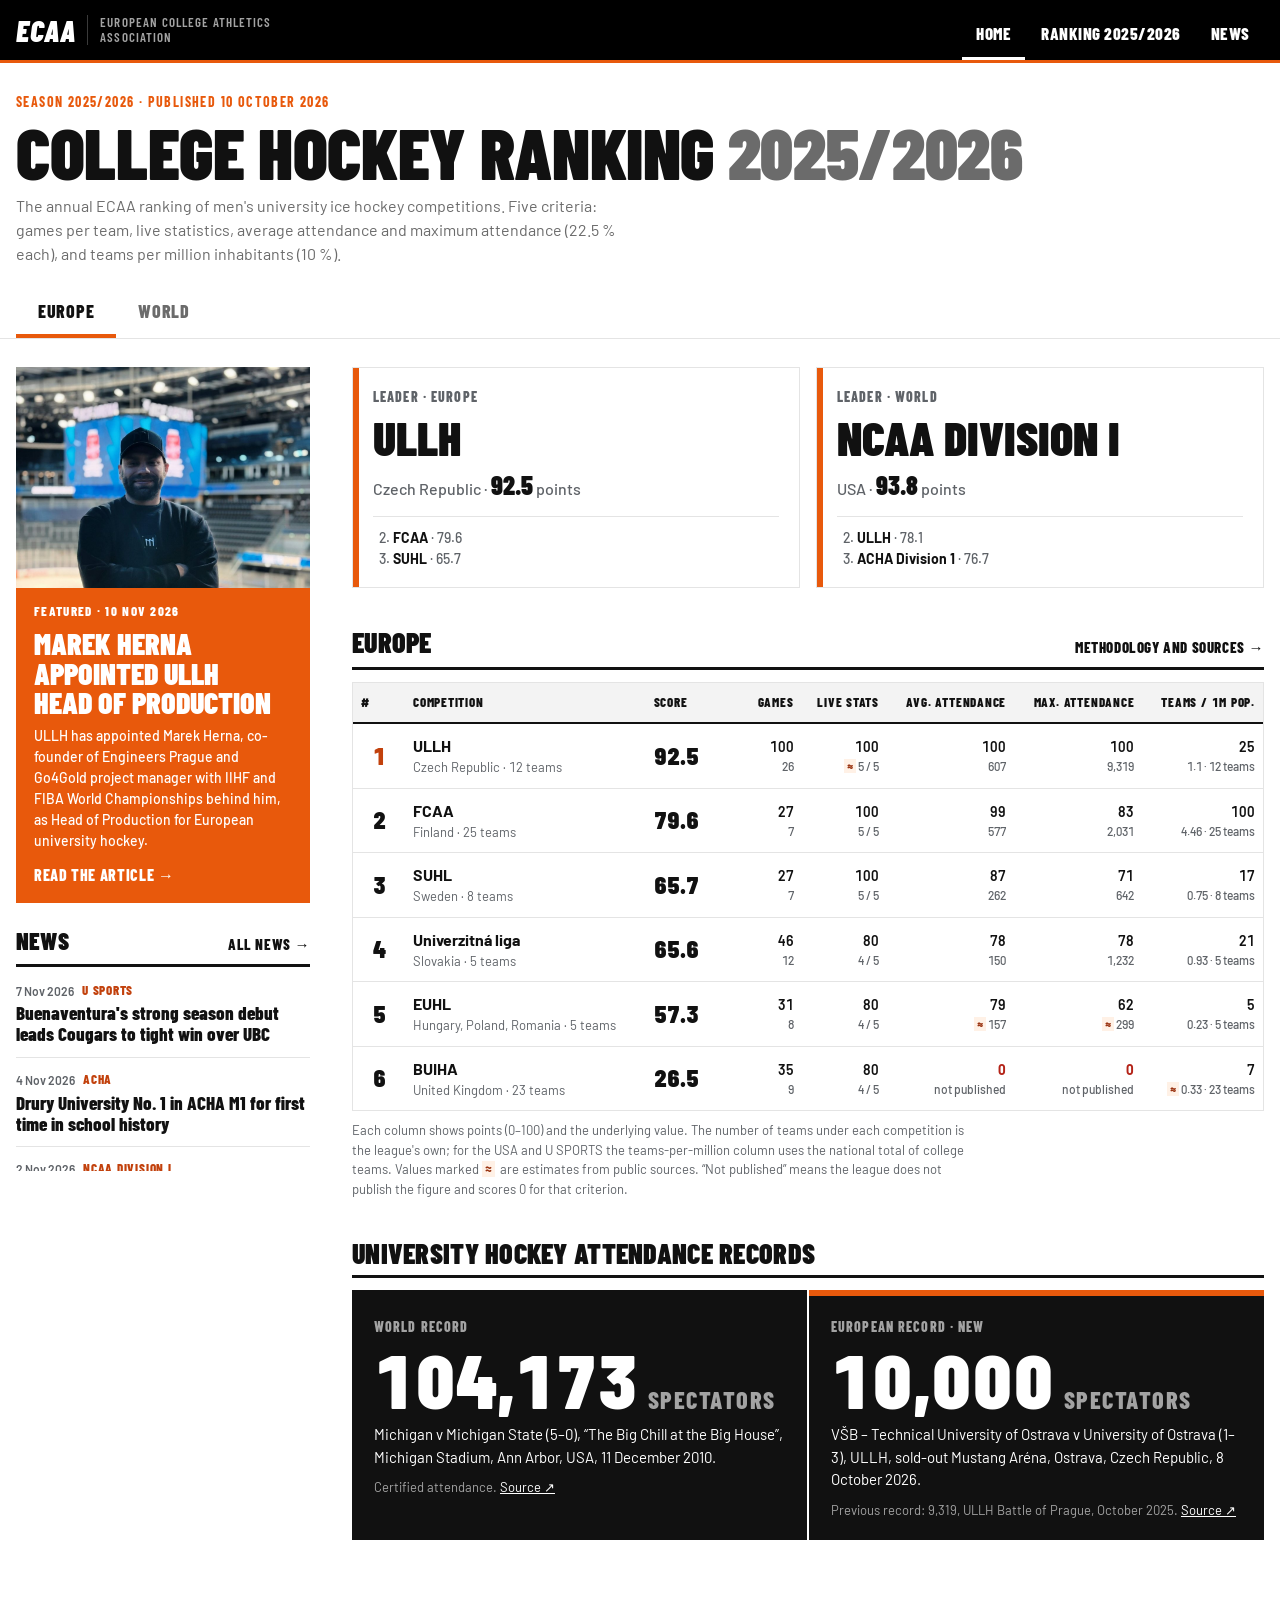
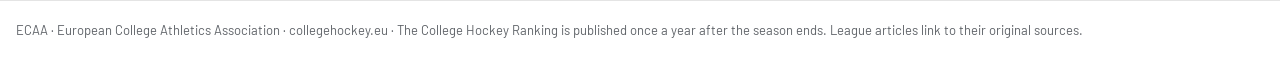
==== index.html @ a3e4ba49 "Herna article: career and projects from his portfolio Co-Authored-By: Claude Opus 5.5 <noreply@anthr" ====
<!doctype html>
<html lang="en">
<head>
<meta charset="utf-8">
<meta name="viewport" content="width=device-width, initial-scale=1, viewport-fit=cover">
<title>ECAA – College Hockey Ranking 2025/2026</title>
<meta name="description" content="European College Athletics Association. The annual ranking of men's university ice hockey competitions in Europe and the world, attendance records and league news.">
<meta property="og:title" content="ECAA – College Hockey Ranking 2025/2026">
<meta property="og:description" content="European College Athletics Association. The annual ranking of men's university ice hockey competitions in Europe and the world, attendance records and league news.">
<meta property="og:type" content="website">
<meta property="og:site_name" content="ECAA – European College Athletics Association">
<link rel="preconnect" href="https://fonts.googleapis.com">
<link rel="preconnect" href="https://fonts.gstatic.com" crossorigin>
<link rel="stylesheet" href="https://fonts.googleapis.com/css2?family=Barlow+Condensed:wght@500;600;700;800;900&family=Barlow:wght@400;500;600;700&display=swap">
<link rel="stylesheet" href="assets/styles.css?v=20261110j">
</head>
<body>
<div class="sitebar">
  <div class="wrap topbar">
      <a class="brand" href="./"><b>ECAA</b><span>European College Athletics Association</span></a>
      <nav class="main" aria-label="Main"><a href="./" aria-current="page">Home</a><a href="ranking/2025-2026/">Ranking 2025/2026</a><a href="news/">News</a></nav>
    </div>
</div>
<header class="board">
  <div class="wrap">
    <div class="hero">
      <div class="eyebrow">Season 2025/2026 · Published 10 October 2026</div>
      <h1>College Hockey Ranking <span class="season">2025/2026</span></h1>
      <p class="lede">The annual ECAA ranking of men's university ice hockey competitions. Five criteria: games per team, live statistics, average attendance and maximum attendance (22.5 % each), and teams per million inhabitants (10 %).</p>
      <div class="tabs" role="tablist">
        <button class="tab" role="tab" id="tab-eu" aria-selected="true" data-cat="eu">Europe</button>
        <button class="tab" role="tab" id="tab-world" aria-selected="false" data-cat="world">World</button>
      </div>
    </div>
  </div>
</header>

<div class="wrap layout">
  <main class="primary">
    <section aria-label="Leaders">
      <div class="leaders">
      <div class="leader" id="leaderEu"><div class="wl">Leader · Europe</div><div class="wn"></div><div class="ws"></div><ol start="2"></ol></div>
      <div class="leader" id="leaderWorld"><div class="wl">Leader · World</div><div class="wn"></div><div class="ws"></div><ol start="2"></ol></div>
    </div>
  </section>

    <section>
      <div class="sec-head"><h2 id="rankTitle">Europe</h2><a class="more" href="ranking/2025-2026/">Methodology and sources →</a></div>
      <div class="scroll"><table id="rankTable" aria-describedby="rankTitle"></table></div>
      <p class="foot">Each column shows points (0–100) and the underlying value. The number of teams under each competition is the league's own; for the USA and U SPORTS the teams-per-million column uses the national total of college teams. Values marked <span class="est">≈</span> are estimates from public sources. “Not published” means the league does not publish the figure and scores 0 for that criterion.</p>
    </section>

    <section aria-labelledby="recTitle">
    <div class="sec-head"><h2 id="recTitle">University hockey attendance records</h2></div>
    <div class="records">
      <div class="record world">
        <div class="wl">World record</div>
        <div class="num">104,173<small>spectators</small></div>
        <p>Michigan v Michigan State (5–0), “The Big Chill at the Big House”, Michigan Stadium, Ann Arbor, USA, 11 December 2010.</p>
        <p class="src">Certified attendance. <a href="https://en.wikipedia.org/wiki/The_Big_Chill_at_the_Big_House" target="_blank" rel="noopener">Source ↗</a></p>
      </div>
      <div class="record">
        <div class="wl">European record · new</div>
        <div class="num">10,000<small>spectators</small></div>
        <p>VŠB – Technical University of Ostrava v University of Ostrava (1–3), ULLH, sold-out Mustang Aréna, Ostrava, Czech Republic, 8 October 2026.</p>
        <p class="src">Previous record: 9,319, ULLH Battle of Prague, October 2025. <a href="https://www.univerzitnihokej.cz/clanek/1727-rekordnich-10-tisic-divaku-videlo-triumf-ostravske-univerzity" target="_blank" rel="noopener">Source ↗</a></p>
      </div>
    </div>
  </section>
  </main>

  <aside class="sidebar" aria-labelledby="newsTitle">
    <div id="featured"></div>
    <div class="sec-head"><h2 id="newsTitle">News</h2><a class="more" href="news/">All news →</a></div>
    <ol id="feed" class="newslist" data-mode="list" data-limit="25" data-base=""></ol>
  </aside>
</div>
<footer class="wrap">ECAA · European College Athletics Association · collegehockey.eu · The College Hockey Ranking is published once a year after the season ends. League articles link to their original sources.</footer>

<script src="data/ranking-2025-2026.js?v=20261110j"></script>
<script src="data/news.js?v=20261110j"></script>
<script src="assets/ranking.js?v=20261110j"></script>
<script src="assets/news.js?v=20261110j"></script>
</body>
</html>
---- assets/styles.css ----
/* White site (light only, by choice). Layout: pro-league sports site — black top bar, white title band and page, standings-style tables, sharp edges.
   ECAA identity: black, white and one accent (orange). */
:root{
  --page:#ffffff; --surface:#ffffff; --ink:#111111; --muted:#5f6368; --line:#e4e4e4; --line-strong:#111111;
  --bar:#000000; --bar-ink:#ffffff; --band:#ffffff; --band-ink:#111111; --band-muted:#6b6b6b;
  --tile:#111111; --tile-ink:#ffffff; --tile-muted:#a3a3a3; --brand-muted:#a3a3a3;
  --head:#f3f3f3; --accent:#e8590c; --accent-ink:#ffffff; --accent-text:#c2410c;
  --orange:#e8590c; --orange-ink:#ffffff;
  --gold:#b8860b; --silver:#7c8590; --bronze:#9a5b2c; --miss:#b42318;
  --est-bg:#fff1e6; --est-ink:#9a3412;
  --f-display:"Barlow Condensed","Arial Narrow",Arial,sans-serif;
  --f-body:"Barlow","Helvetica Neue",Arial,sans-serif;
  color-scheme:light;
}

*{box-sizing:border-box}
html{-webkit-text-size-adjust:100%}
body{margin:0;background:var(--page);color:var(--ink);font-family:var(--f-body);font-size:16px;line-height:1.5}
img{max-width:100%}
[hidden]{display:none!important}
a{color:var(--accent-text)}
.wrap{max-width:1280px;margin:0 auto;padding-inline:16px}
a:focus-visible,.tab:focus-visible,button:focus-visible,summary:focus-visible{outline:3px solid var(--accent);outline-offset:2px}

/* Top bar */
.sitebar{background:var(--bar);color:var(--bar-ink);position:sticky;top:env(safe-area-inset-top,0px);z-index:10;border-bottom:3px solid var(--accent)}
.topbar{display:flex;justify-content:space-between;align-items:center;gap:8px 24px;flex-wrap:wrap;min-height:60px;padding-block:8px}
.brand{color:var(--bar-ink);text-decoration:none;display:flex;align-items:center;gap:12px}
.brand b{font-family:var(--f-display);font-weight:900;font-size:30px;letter-spacing:.02em;line-height:1;font-style:italic}
.brand span{font-family:var(--f-display);font-weight:600;font-size:13px;letter-spacing:.08em;text-transform:uppercase;color:var(--brand-muted);border-left:1px solid #3a3a3a;padding-left:12px;line-height:1.15;max-width:200px}
nav.main{display:flex;gap:2px;flex-wrap:wrap}
nav.main a{color:var(--bar-ink);text-decoration:none;font-family:var(--f-display);font-weight:800;font-size:17px;text-transform:uppercase;letter-spacing:.03em;padding:10px 14px;border-bottom:3px solid transparent;margin-bottom:-11px}
nav.main a:hover{color:var(--accent)}
nav.main a[aria-current="page"]{border-bottom-color:var(--bar-ink)}

/* Title band */
header.board{background:var(--band);color:var(--band-ink);border-bottom:1px solid var(--line)}
.hero{padding-block:28px 0}
.eyebrow{font-family:var(--f-display);font-weight:700;font-size:14px;letter-spacing:.1em;text-transform:uppercase;color:var(--accent)}
h1{font-family:var(--f-display);font-weight:900;font-size:clamp(38px,6.5vw,72px);line-height:.92;margin:6px 0 10px;text-transform:uppercase;letter-spacing:-.005em;text-wrap:balance}
h1 .season{color:var(--band-muted)}
.lede{max-width:70ch;color:var(--band-muted);margin:0 0 22px;font-size:16px}
.hero > .lede:last-child{margin-bottom:28px}
.tabs{display:flex;gap:0;flex-wrap:wrap;margin-top:4px}
.tab{font-family:var(--f-display);font-weight:800;font-size:18px;text-transform:uppercase;letter-spacing:.04em;background:transparent;color:var(--band-muted);border:0;padding:12px 22px;cursor:pointer;border-bottom:4px solid transparent}
.tab:hover{color:var(--band-ink)}
.tab[aria-selected="true"]{color:var(--band-ink);border-bottom-color:var(--accent)}

main{padding-block:28px 60px;display:grid;gap:40px}
main > *{min-width:0}
h2{font-family:var(--f-display);font-weight:900;font-size:28px;text-transform:uppercase;margin:0 0 12px;letter-spacing:.01em;line-height:1}
.sec-head{display:flex;justify-content:space-between;align-items:baseline;gap:12px;flex-wrap:wrap;margin-bottom:12px;border-bottom:3px solid var(--line-strong);padding-bottom:8px}
.sec-head h2{margin:0}
.more{font-family:var(--f-display);font-weight:800;text-transform:uppercase;letter-spacing:.04em;font-size:15px;text-decoration:none;color:var(--ink)}
.more:hover{color:var(--accent-text)}

/* Leaders (stat-leader tiles) */
.leaders{display:grid;grid-template-columns:repeat(auto-fit,minmax(260px,1fr));gap:16px}
.leader{background:var(--surface);border:1px solid var(--line);padding:18px 20px;min-width:0;position:relative}
.leader::before{content:"";position:absolute;left:0;top:0;bottom:0;width:6px;background:var(--accent)}
.leader .wl{font-family:var(--f-display);font-weight:800;font-size:14px;letter-spacing:.08em;text-transform:uppercase;color:var(--muted)}
.leader .wn{font-family:var(--f-display);font-weight:900;font-size:clamp(34px,5vw,48px);text-transform:uppercase;line-height:1;margin-top:6px}
.leader .ws{color:var(--muted);margin-top:4px;font-weight:500}
.leader .ws b{font-family:var(--f-display);font-weight:900;font-size:26px;color:var(--ink)}
.leader ol{margin:12px 0 0;padding:10px 0 0 20px;border-top:1px solid var(--line);color:var(--muted);font-size:14px;font-weight:500}
.leader ol b{color:var(--ink);font-weight:700}

/* Records */
.records{display:grid;grid-template-columns:repeat(auto-fit,minmax(280px,1fr));gap:2px}
.record{background:var(--tile);color:var(--tile-ink);padding:20px 22px;min-width:0;border-top:6px solid var(--accent)}
.record.world{border-top-color:var(--tile)}
.record .wl{font-family:var(--f-display);font-weight:800;font-size:14px;letter-spacing:.08em;text-transform:uppercase;color:var(--tile-muted)}
.record .num{display:flex;flex-wrap:wrap;align-items:baseline;gap:0 10px;font-family:var(--f-display);font-weight:900;font-size:clamp(52px,8vw,76px);line-height:.95;margin:6px 0 8px;font-variant-numeric:tabular-nums}
.record .num small{font-size:.32em;font-weight:800;letter-spacing:.06em;text-transform:uppercase;color:var(--tile-muted)}
.record p{margin:0;font-size:15px}
.record .src{font-size:13px;color:var(--tile-muted);margin-top:10px}
.record .src a{color:var(--tile-ink)}

/* Standings table */
.scroll{overflow-x:auto;background:var(--surface);border:1px solid var(--line)}
table{border-collapse:collapse;width:100%;font-variant-numeric:tabular-nums}
th,td{padding:11px 12px;text-align:left;border-bottom:1px solid var(--line);vertical-align:middle;white-space:nowrap}
thead th{background:var(--head);font-family:var(--f-display);font-size:13px;letter-spacing:.06em;text-transform:uppercase;color:var(--ink);font-weight:800;border-bottom:2px solid var(--line-strong)}
tbody tr:hover{background:var(--head)}
tr:last-child td{border-bottom:0}
.rank{font-family:var(--f-display);font-weight:900;font-size:24px;width:52px;text-align:center}
.r1,.r2,.r3{color:var(--ink)}
tbody tr:first-child .rank{color:var(--accent-text)}
.lg{font-weight:700;font-size:16px}
.ct{color:var(--muted);font-size:13px}
.total{min-width:90px}
.tot-row{display:flex;align-items:center;gap:10px}
.tot-num{font-family:var(--f-display);font-weight:900;font-size:24px;min-width:48px}
.bar{display:none}
.sub{font-size:14px;text-align:right;font-weight:600}
.sub small{display:block;color:var(--muted);font-size:12px;font-weight:500}
.est{color:var(--est-ink);background:var(--est-bg);padding:0 3px;margin-right:2px;font-weight:700}
.miss{color:var(--miss);font-weight:700}
.foot{color:var(--muted);font-size:13px;margin:10px 0 0;max-width:90ch}

/* Methodology */
.method{display:grid;grid-template-columns:repeat(auto-fit,minmax(260px,1fr));gap:24px}
.method > div{min-width:0}
.method p{max-width:65ch;margin-top:0}
.crit{list-style:none;padding:0;margin:0;display:grid}
.crit li{display:flex;justify-content:space-between;gap:12px;border-bottom:1px solid var(--line);padding:8px 0;font-weight:600}
.crit b{font-family:var(--f-display);font-weight:900;font-size:18px}
.scale{list-style:none;padding:0;margin:0;display:grid;gap:6px}
.scale li{display:grid;grid-template-columns:28px 1fr;gap:8px}
.scale span{font-family:var(--f-display);font-weight:900;font-size:20px;color:var(--accent-text)}
.srcs{display:grid;grid-template-columns:repeat(auto-fit,minmax(320px,1fr));gap:2px;background:var(--line);border:1px solid var(--line)}
details.src{background:var(--surface);padding:12px 14px;min-width:0}
details.src summary{cursor:pointer;font-family:var(--f-display);font-weight:800;font-size:18px;text-transform:uppercase}
details.src summary span{color:var(--muted);font-family:var(--f-body);font-weight:500;font-size:13px;text-transform:none}
details.src p{font-size:14px;margin:8px 0;overflow-wrap:anywhere}
details.src ul{font-size:13px;margin:6px 0 0;padding-left:18px;overflow-wrap:anywhere}

/* News cards (news page) */
.chips{display:flex;gap:6px;flex-wrap:wrap;margin-bottom:18px}
.chip{font-family:var(--f-display);font-size:15px;font-weight:800;text-transform:uppercase;letter-spacing:.03em;border:2px solid var(--line-strong);background:var(--surface);color:var(--ink);padding:4px 12px;cursor:pointer}
.chip[aria-pressed="true"]{background:var(--line-strong);color:var(--surface)}
.feed{display:grid;grid-template-columns:repeat(auto-fill,minmax(300px,1fr));gap:2px;background:var(--line);border:1px solid var(--line)}
.item{background:var(--surface);padding:16px 18px;display:flex;flex-direction:column;gap:6px;min-width:0}
.item.ecaa{box-shadow:inset 0 0 0 3px var(--orange)}
.meta{display:flex;gap:8px;align-items:center;flex-wrap:wrap;font-size:12px;color:var(--muted);font-weight:600}
.tag{font-family:var(--f-display);font-weight:800;font-size:13px;letter-spacing:.06em;text-transform:uppercase;color:var(--accent-text)}
.item.ecaa .tag{background:var(--orange);color:var(--orange-ink);padding:0 6px}
.item h3{font-family:var(--f-display);font-weight:800;font-size:21px;line-height:1.1;margin:0;text-wrap:balance}
.item h3 a{color:var(--ink);text-decoration:none}
.item h3 a:hover{text-decoration:underline}
.item .orig{font-size:13px;color:var(--muted);font-style:italic;margin:0;overflow-wrap:anywhere}
.item p{margin:0;font-size:14px}
.item .srcname{font-size:12px;color:var(--muted);margin-top:auto;font-weight:600;text-transform:uppercase;letter-spacing:.04em}
.month{font-family:var(--f-display);font-weight:900;font-size:26px;text-transform:uppercase;margin:30px 0 10px;border-bottom:3px solid var(--line-strong);padding-bottom:6px}
.month:first-of-type{margin-top:0}
.empty{color:var(--muted)}

/* Home layout: news sidebar left, ranking main */
.layout{display:grid;grid-template-columns:300px minmax(0,1fr);grid-template-areas:"side main";gap:36px;padding-block:28px 60px}
.layout > main{grid-area:main;padding-block:0;align-content:start}
.layout > .sidebar{grid-area:side;min-width:0;align-self:start;position:sticky;top:80px;max-height:calc(100vh - 96px);overflow-y:auto;padding-right:6px}
.layout th,.layout td{padding:10px 8px}
.sidebar h2{font-size:24px}
.featured{display:grid;gap:8px;background:var(--orange);color:var(--orange-ink);text-decoration:none;padding:18px 18px 16px;margin-bottom:26px}
.featured .fimg{display:block;width:calc(100% + 36px);margin:-18px -18px 6px;aspect-ratio:4/3;object-fit:cover;object-position:50% 30%;max-width:none}
.featured .fph{display:grid;place-items:center;background:#111;color:var(--orange);font-family:var(--f-display);font-weight:900;font-size:110px;line-height:1;letter-spacing:-.02em}
.featured .wl{font-family:var(--f-display);font-weight:800;font-size:13px;letter-spacing:.1em;text-transform:uppercase}
.featured .ft{font-family:var(--f-display);font-weight:900;font-size:30px;line-height:.98;text-transform:uppercase;text-wrap:balance}
.featured .fs{font-size:14px;font-weight:500}
.featured .fr{font-family:var(--f-display);font-weight:800;font-size:16px;text-transform:uppercase;letter-spacing:.04em;margin-top:4px}
.featured:hover .fr{text-decoration:underline}
.newslist{list-style:none;margin:0;padding:0;display:grid}
.newslist li{display:grid;gap:3px;padding:12px 0;border-bottom:1px solid var(--line)}
.newslist li:first-child{padding-top:2px}
.newslist .meta{order:-1}
.newslist a{color:var(--ink);text-decoration:none;font-family:var(--f-display);font-weight:800;font-size:19px;line-height:1.1}
.newslist a:hover{text-decoration:underline}
@media (max-width:900px){
  .layout{grid-template-columns:minmax(0,1fr);grid-template-areas:"main" "side"}
  .layout > .sidebar{position:static;max-height:none;overflow:visible;padding-right:0}
  .brand span{display:none}
}

/* Article */
.post-photo{margin:22px 0 8px}
.post-photo img{display:block;width:100%;max-width:520px;height:auto}
.post-photo figcaption{font-size:13px;color:var(--muted);margin-top:6px;font-weight:600}
article.post{max-width:72ch}
article.post h2{font-size:28px;margin-top:30px;border-bottom:3px solid var(--line-strong);padding-bottom:6px}
article.post p,article.post li{font-size:18px;line-height:1.6}
article.post .scroll{margin:10px 0}
article.post td.sub b{font-family:var(--f-display);font-weight:900;font-size:20px}
.byline{color:var(--muted);font-size:14px;font-weight:600;text-transform:uppercase;letter-spacing:.06em}

footer{color:var(--muted);font-size:13px;padding-block:20px 40px;border-top:1px solid var(--line)}
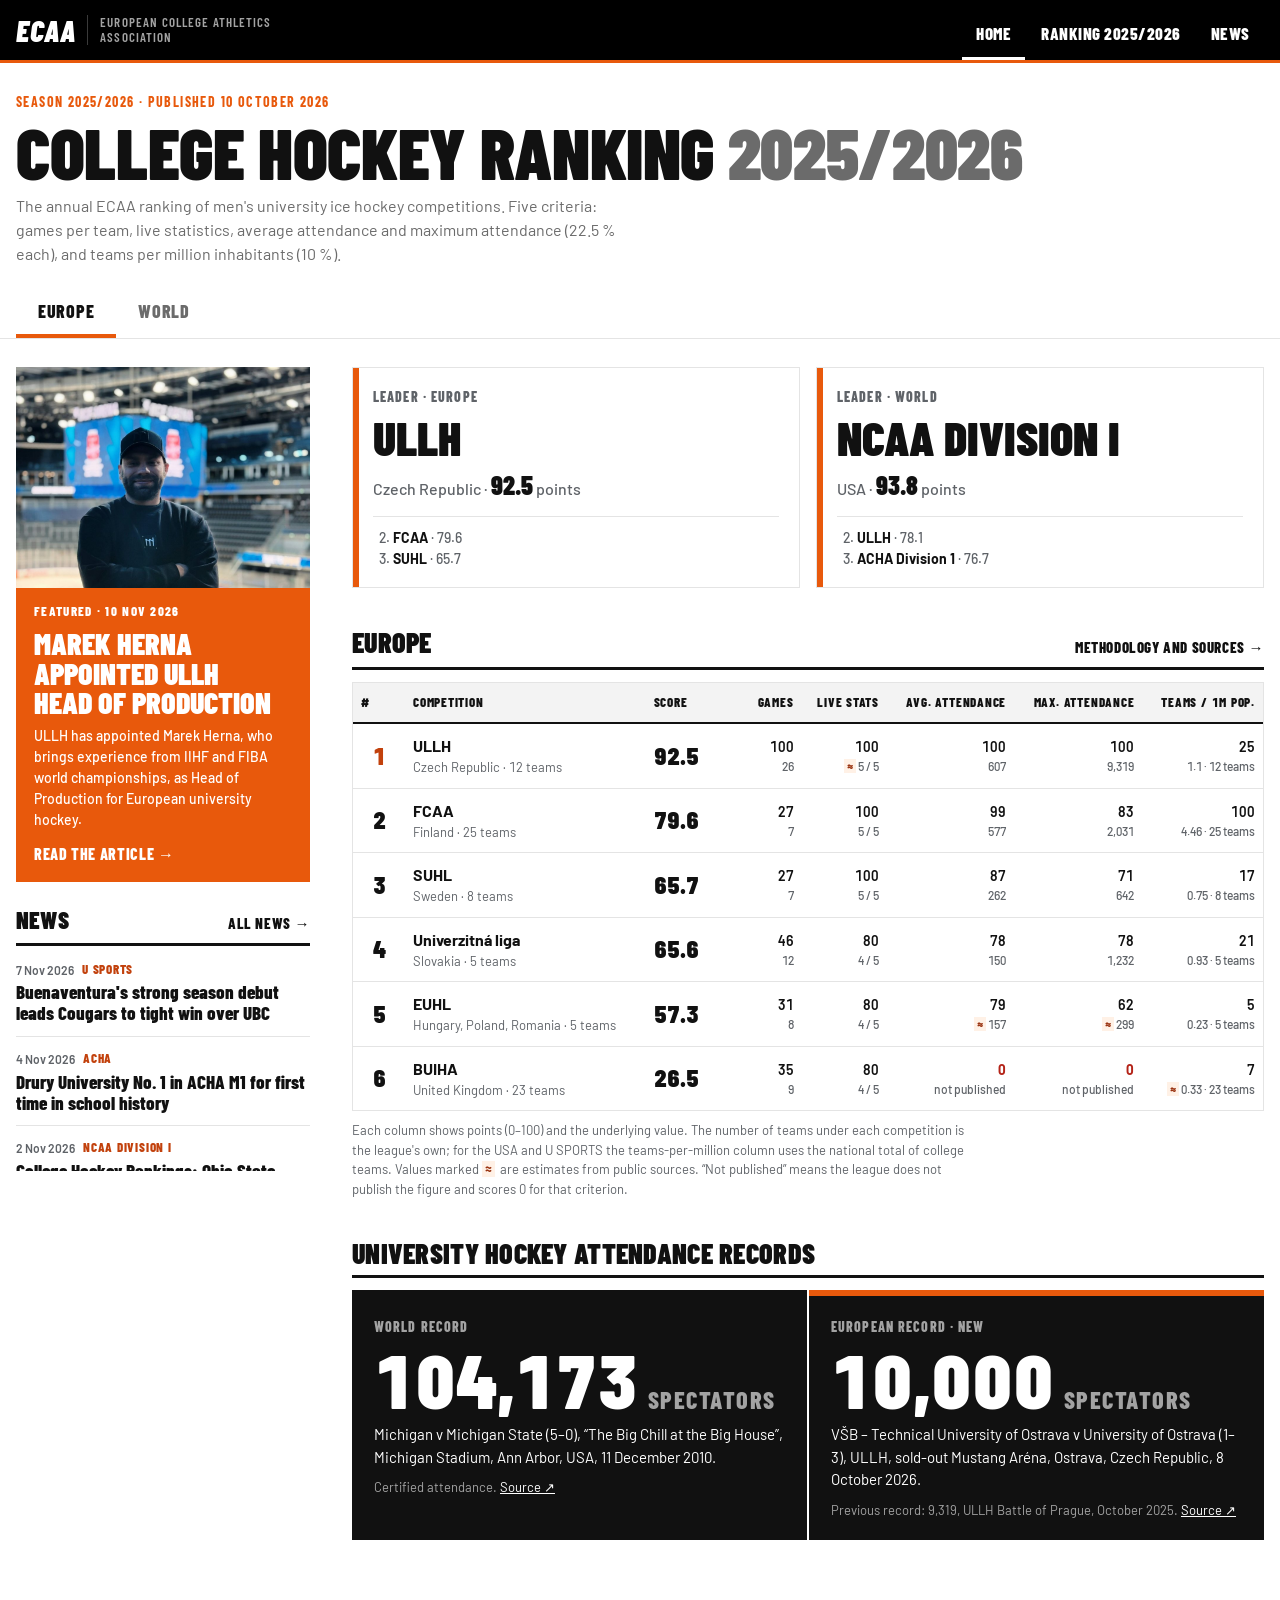
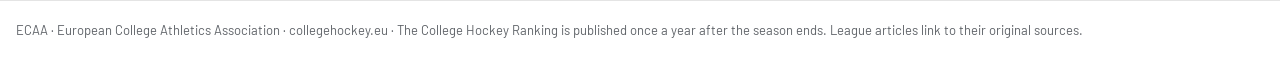
==== commit 831e4974: "Herna article: higher-level profile Co-Authored-By: Claude Opus 5.5 <noreply@anthropic.com> Claude-S" ====
--- a/index.html
+++ b/index.html
@@ -12,7 +12,7 @@
 <link rel="preconnect" href="https://fonts.googleapis.com">
 <link rel="preconnect" href="https://fonts.gstatic.com" crossorigin>
 <link rel="stylesheet" href="https://fonts.googleapis.com/css2?family=Barlow+Condensed:wght@500;600;700;800;900&family=Barlow:wght@400;500;600;700&display=swap">
-<link rel="stylesheet" href="assets/styles.css?v=20261110j">
+<link rel="stylesheet" href="assets/styles.css?v=20261110k">
 </head>
 <body>
 <div class="sitebar">
@@ -77,9 +77,9 @@
 </div>
 <footer class="wrap">ECAA · European College Athletics Association · collegehockey.eu · The College Hockey Ranking is published once a year after the season ends. League articles link to their original sources.</footer>
 
-<script src="data/ranking-2025-2026.js?v=20261110j"></script>
-<script src="data/news.js?v=20261110j"></script>
-<script src="assets/ranking.js?v=20261110j"></script>
-<script src="assets/news.js?v=20261110j"></script>
+<script src="data/ranking-2025-2026.js?v=20261110k"></script>
+<script src="data/news.js?v=20261110k"></script>
+<script src="assets/ranking.js?v=20261110k"></script>
+<script src="assets/news.js?v=20261110k"></script>
 </body>
 </html>
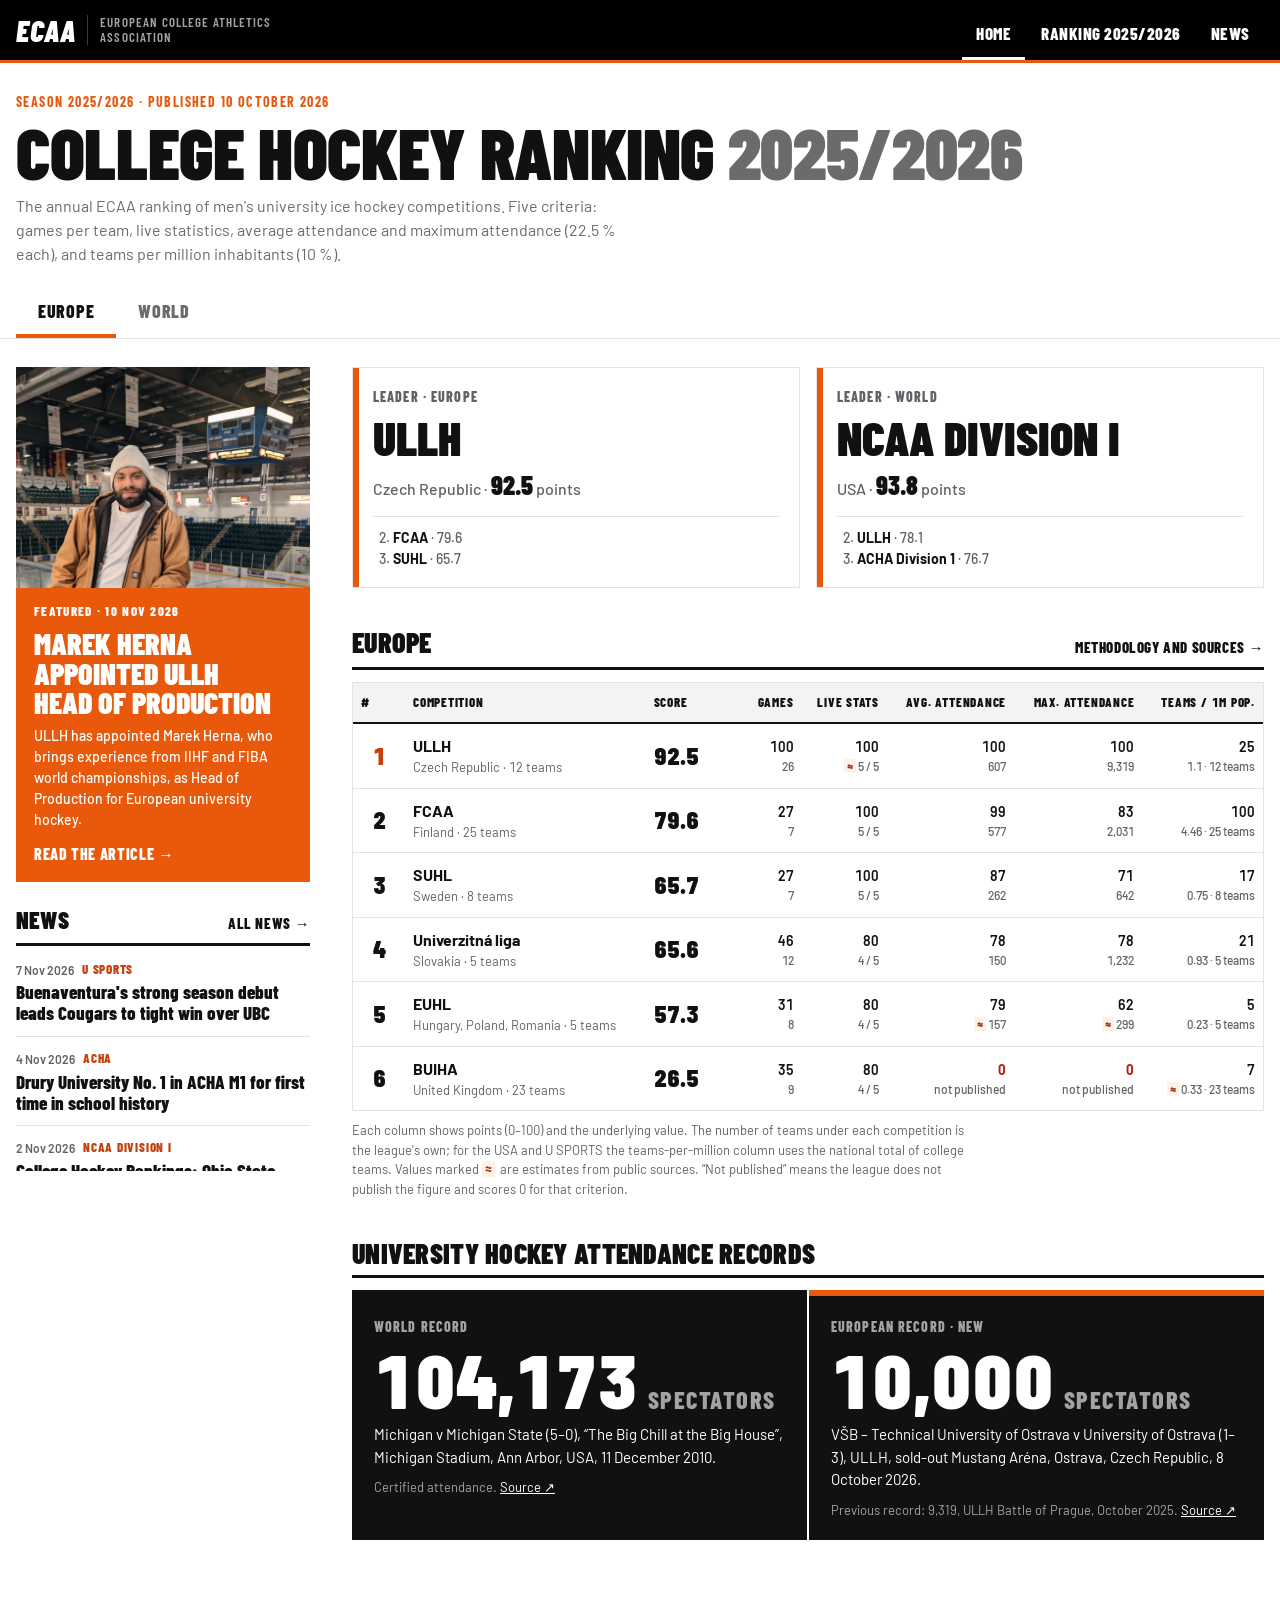
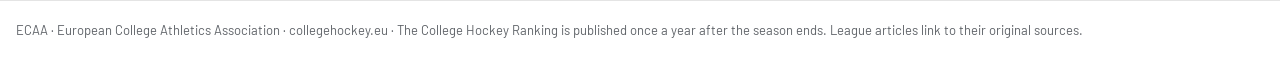
==== commit bce8abd4: "Herna article: new photo Co-Authored-By: Claude Opus 5.5 <noreply@anthropic.com> Claude-Session: htt" ====
--- a/index.html
+++ b/index.html
@@ -12,7 +12,7 @@
 <link rel="preconnect" href="https://fonts.googleapis.com">
 <link rel="preconnect" href="https://fonts.gstatic.com" crossorigin>
 <link rel="stylesheet" href="https://fonts.googleapis.com/css2?family=Barlow+Condensed:wght@500;600;700;800;900&family=Barlow:wght@400;500;600;700&display=swap">
-<link rel="stylesheet" href="assets/styles.css?v=20261110k">
+<link rel="stylesheet" href="assets/styles.css?v=20261110l">
 </head>
 <body>
 <div class="sitebar">
@@ -77,9 +77,9 @@
 </div>
 <footer class="wrap">ECAA · European College Athletics Association · collegehockey.eu · The College Hockey Ranking is published once a year after the season ends. League articles link to their original sources.</footer>
 
-<script src="data/ranking-2025-2026.js?v=20261110k"></script>
-<script src="data/news.js?v=20261110k"></script>
-<script src="assets/ranking.js?v=20261110k"></script>
-<script src="assets/news.js?v=20261110k"></script>
+<script src="data/ranking-2025-2026.js?v=20261110l"></script>
+<script src="data/news.js?v=20261110l"></script>
+<script src="assets/ranking.js?v=20261110l"></script>
+<script src="assets/news.js?v=20261110l"></script>
 </body>
 </html>
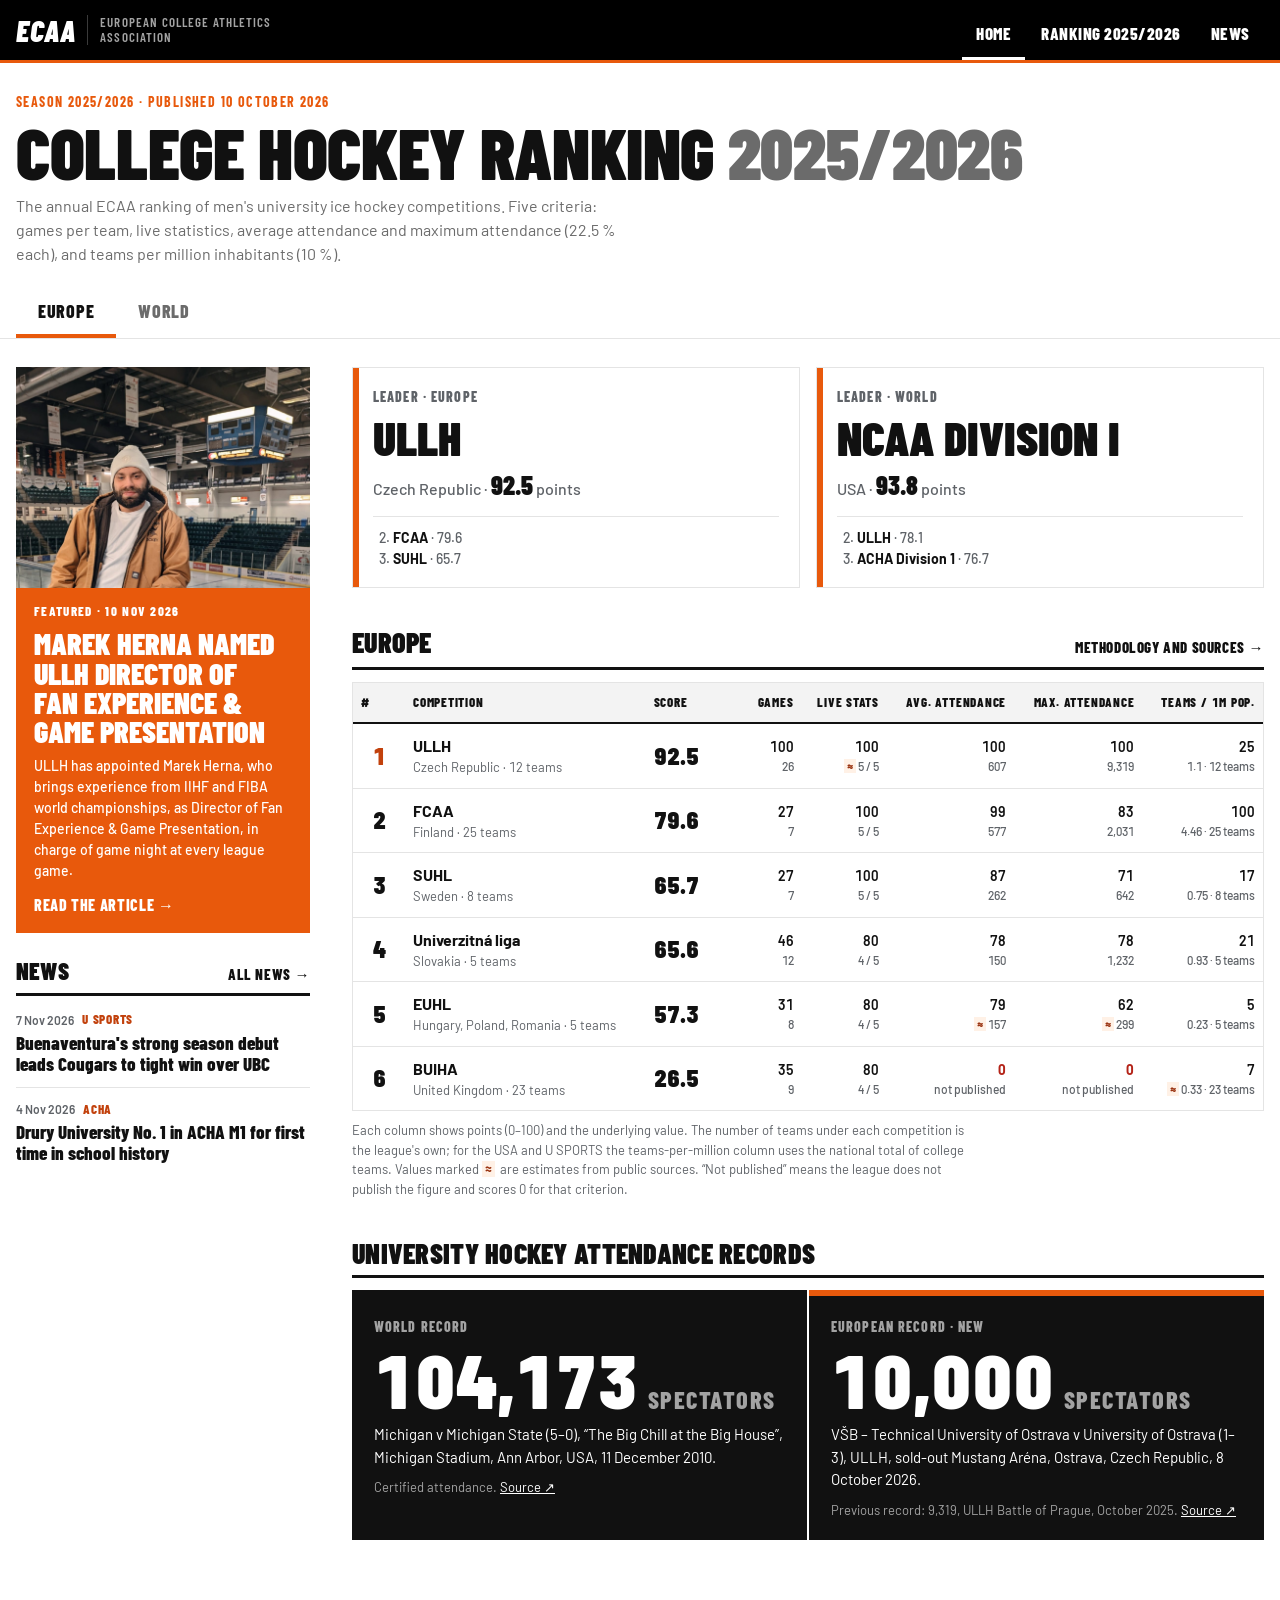
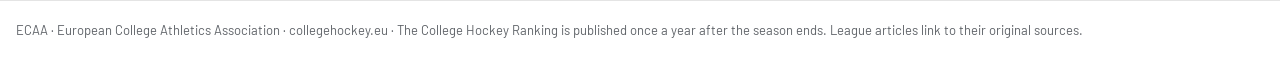
==== commit c3d07bb9: "Herna: Director of Fan Experience & Game Presentation Co-Authored-By: Claude Opus 5.5 <noreply@anthr" ====
--- a/index.html
+++ b/index.html
@@ -12,7 +12,7 @@
 <link rel="preconnect" href="https://fonts.googleapis.com">
 <link rel="preconnect" href="https://fonts.gstatic.com" crossorigin>
 <link rel="stylesheet" href="https://fonts.googleapis.com/css2?family=Barlow+Condensed:wght@500;600;700;800;900&family=Barlow:wght@400;500;600;700&display=swap">
-<link rel="stylesheet" href="assets/styles.css?v=20261110l">
+<link rel="stylesheet" href="assets/styles.css?v=20261110m">
 </head>
 <body>
 <div class="sitebar">
@@ -77,9 +77,9 @@
 </div>
 <footer class="wrap">ECAA · European College Athletics Association · collegehockey.eu · The College Hockey Ranking is published once a year after the season ends. League articles link to their original sources.</footer>
 
-<script src="data/ranking-2025-2026.js?v=20261110l"></script>
-<script src="data/news.js?v=20261110l"></script>
-<script src="assets/ranking.js?v=20261110l"></script>
-<script src="assets/news.js?v=20261110l"></script>
+<script src="data/ranking-2025-2026.js?v=20261110m"></script>
+<script src="data/news.js?v=20261110m"></script>
+<script src="assets/ranking.js?v=20261110m"></script>
+<script src="assets/news.js?v=20261110m"></script>
 </body>
 </html>
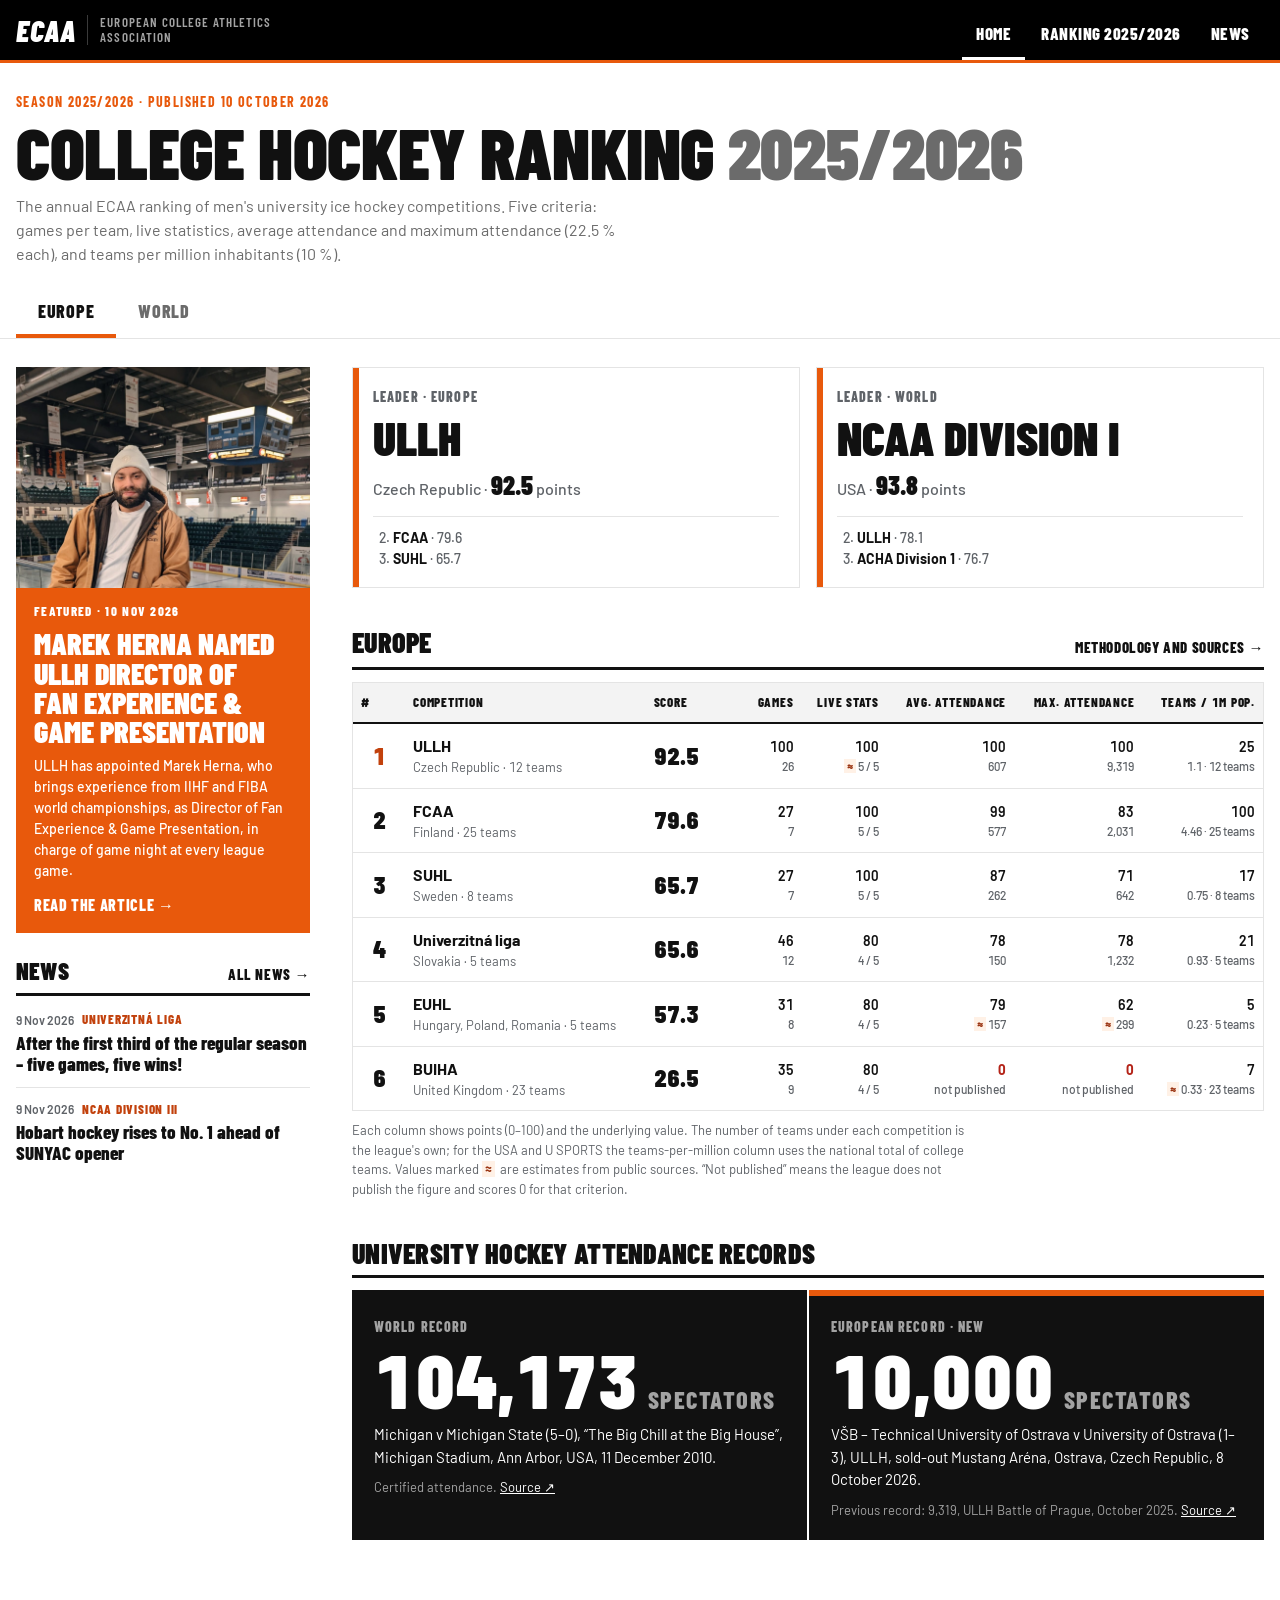
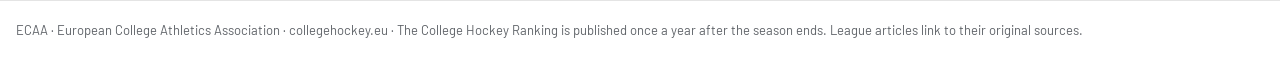
==== commit 44edb123: "News: week of 2026-11-16 Co-Authored-By: Claude Opus 5.5 <noreply@anthropic.com> Claude-Session: htt" ====
--- a/index.html
+++ b/index.html
@@ -12,7 +12,7 @@
 <link rel="preconnect" href="https://fonts.googleapis.com">
 <link rel="preconnect" href="https://fonts.gstatic.com" crossorigin>
 <link rel="stylesheet" href="https://fonts.googleapis.com/css2?family=Barlow+Condensed:wght@500;600;700;800;900&family=Barlow:wght@400;500;600;700&display=swap">
-<link rel="stylesheet" href="assets/styles.css?v=20261110m">
+<link rel="stylesheet" href="assets/styles.css?v=20261116">
 </head>
 <body>
 <div class="sitebar">
@@ -77,9 +77,9 @@
 </div>
 <footer class="wrap">ECAA · European College Athletics Association · collegehockey.eu · The College Hockey Ranking is published once a year after the season ends. League articles link to their original sources.</footer>
 
-<script src="data/ranking-2025-2026.js?v=20261110m"></script>
-<script src="data/news.js?v=20261110m"></script>
-<script src="assets/ranking.js?v=20261110m"></script>
-<script src="assets/news.js?v=20261110m"></script>
+<script src="data/ranking-2025-2026.js?v=20261116"></script>
+<script src="data/news.js?v=20261116"></script>
+<script src="assets/ranking.js?v=20261116"></script>
+<script src="assets/news.js?v=20261116"></script>
 </body>
 </html>
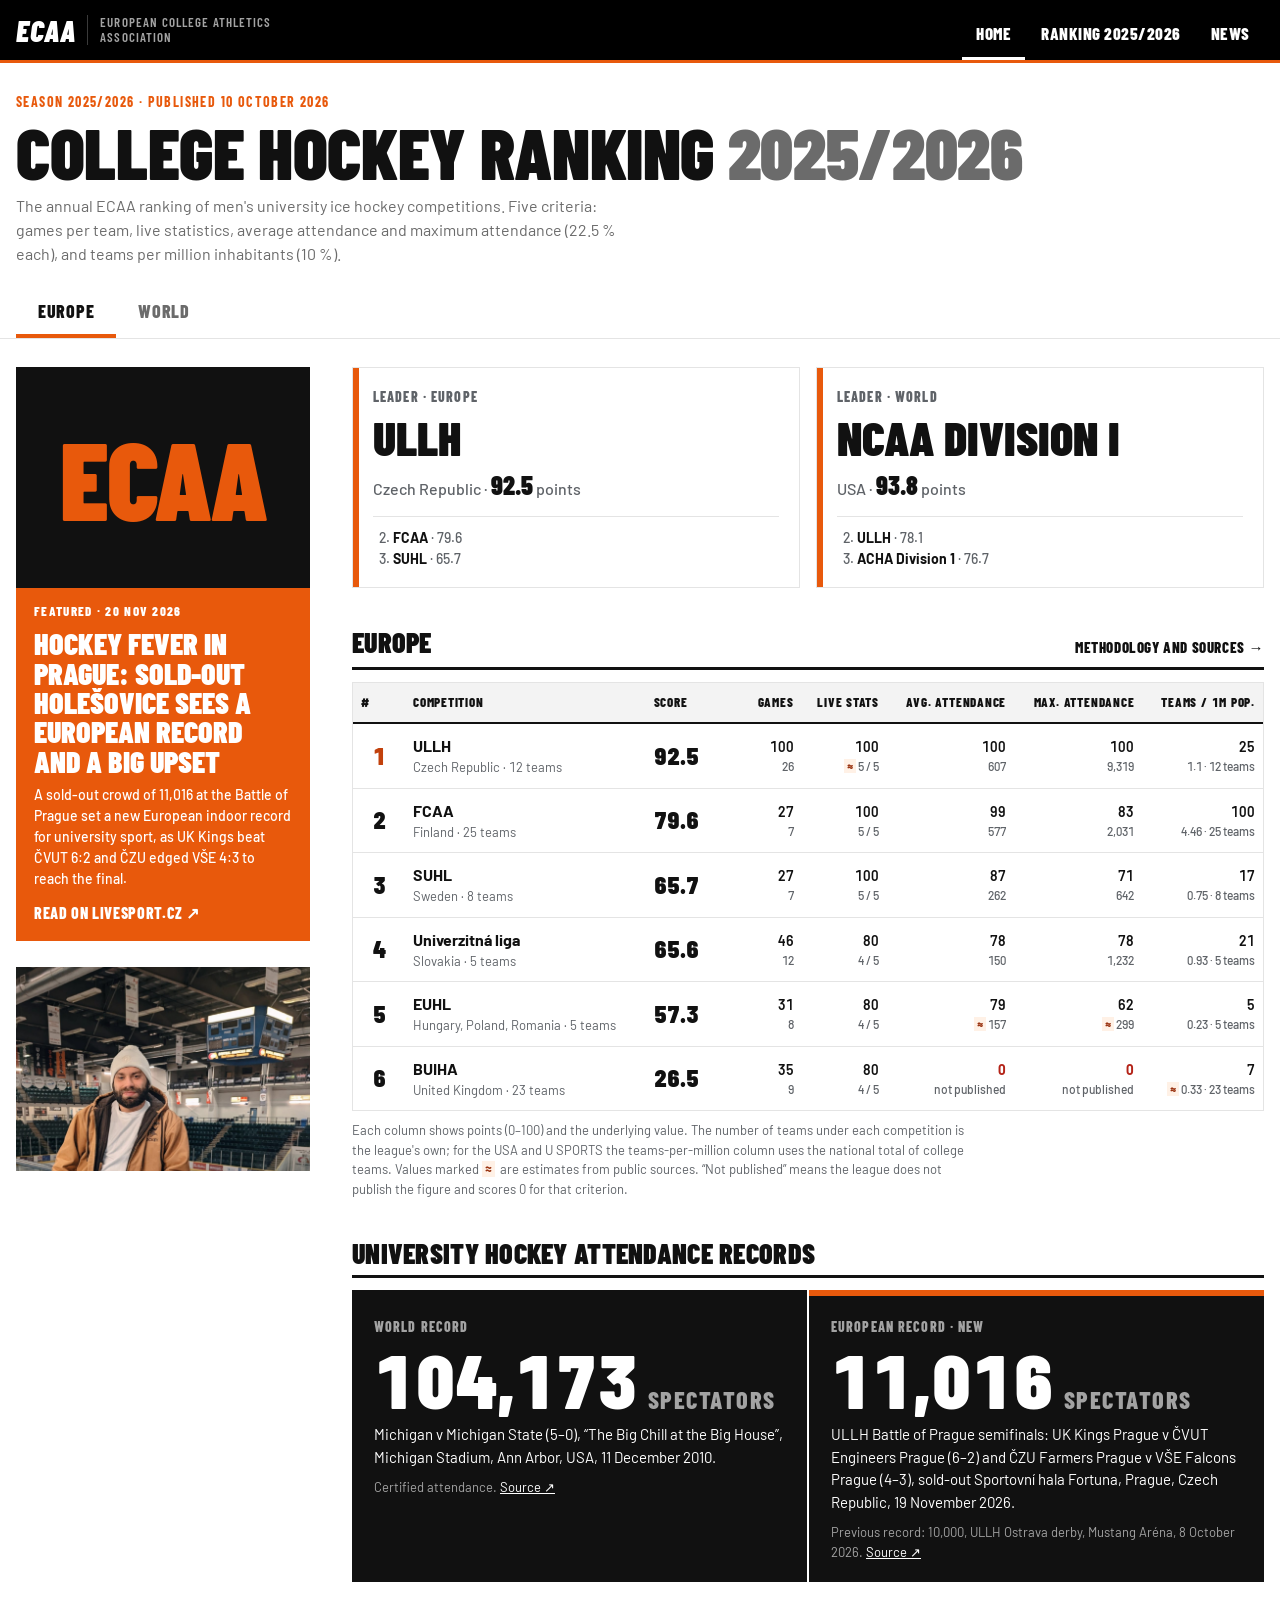
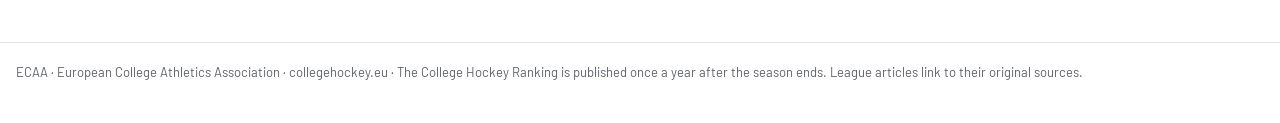
==== commit aa7e4266: "New European record: 11,016 at Battle of Prague Co-Authored-By: Claude Opus 5.5 <noreply@anthropic.c" ====
--- a/index.html
+++ b/index.html
@@ -12,7 +12,7 @@
 <link rel="preconnect" href="https://fonts.googleapis.com">
 <link rel="preconnect" href="https://fonts.gstatic.com" crossorigin>
 <link rel="stylesheet" href="https://fonts.googleapis.com/css2?family=Barlow+Condensed:wght@500;600;700;800;900&family=Barlow:wght@400;500;600;700&display=swap">
-<link rel="stylesheet" href="assets/styles.css?v=20261116">
+<link rel="stylesheet" href="assets/styles.css?v=20261121a">
 </head>
 <body>
 <div class="sitebar">
@@ -61,9 +61,9 @@
       </div>
       <div class="record">
         <div class="wl">European record · new</div>
-        <div class="num">10,000<small>spectators</small></div>
-        <p>VŠB – Technical University of Ostrava v University of Ostrava (1–3), ULLH, sold-out Mustang Aréna, Ostrava, Czech Republic, 8 October 2026.</p>
-        <p class="src">Previous record: 9,319, ULLH Battle of Prague, October 2025. <a href="https://www.univerzitnihokej.cz/clanek/1727-rekordnich-10-tisic-divaku-videlo-triumf-ostravske-univerzity" target="_blank" rel="noopener">Source ↗</a></p>
+        <div class="num">11,016<small>spectators</small></div>
+        <p>ULLH Battle of Prague semifinals: UK Kings Prague v ČVUT Engineers Prague (6–2) and ČZU Farmers Prague v VŠE Falcons Prague (4–3), sold-out Sportovní hala Fortuna, Prague, Czech Republic, 19 November 2026.</p>
+        <p class="src">Previous record: 10,000, ULLH Ostrava derby, Mustang Aréna, 8 October 2026. <a href="https://www.livesport.cz/zpravy/hokej-ullh-hokejova-horecka-v-praze-vyprodane-holesovice-videly-rekord-i-velke-prekvapeni/0dQ1HHfE/" target="_blank" rel="noopener">Source ↗</a></p>
       </div>
     </div>
   </section>
@@ -77,9 +77,9 @@
 </div>
 <footer class="wrap">ECAA · European College Athletics Association · collegehockey.eu · The College Hockey Ranking is published once a year after the season ends. League articles link to their original sources.</footer>
 
-<script src="data/ranking-2025-2026.js?v=20261116"></script>
-<script src="data/news.js?v=20261116"></script>
-<script src="assets/ranking.js?v=20261116"></script>
-<script src="assets/news.js?v=20261116"></script>
+<script src="data/ranking-2025-2026.js?v=20261121a"></script>
+<script src="data/news.js?v=20261121a"></script>
+<script src="assets/ranking.js?v=20261121a"></script>
+<script src="assets/news.js?v=20261121a"></script>
 </body>
 </html>
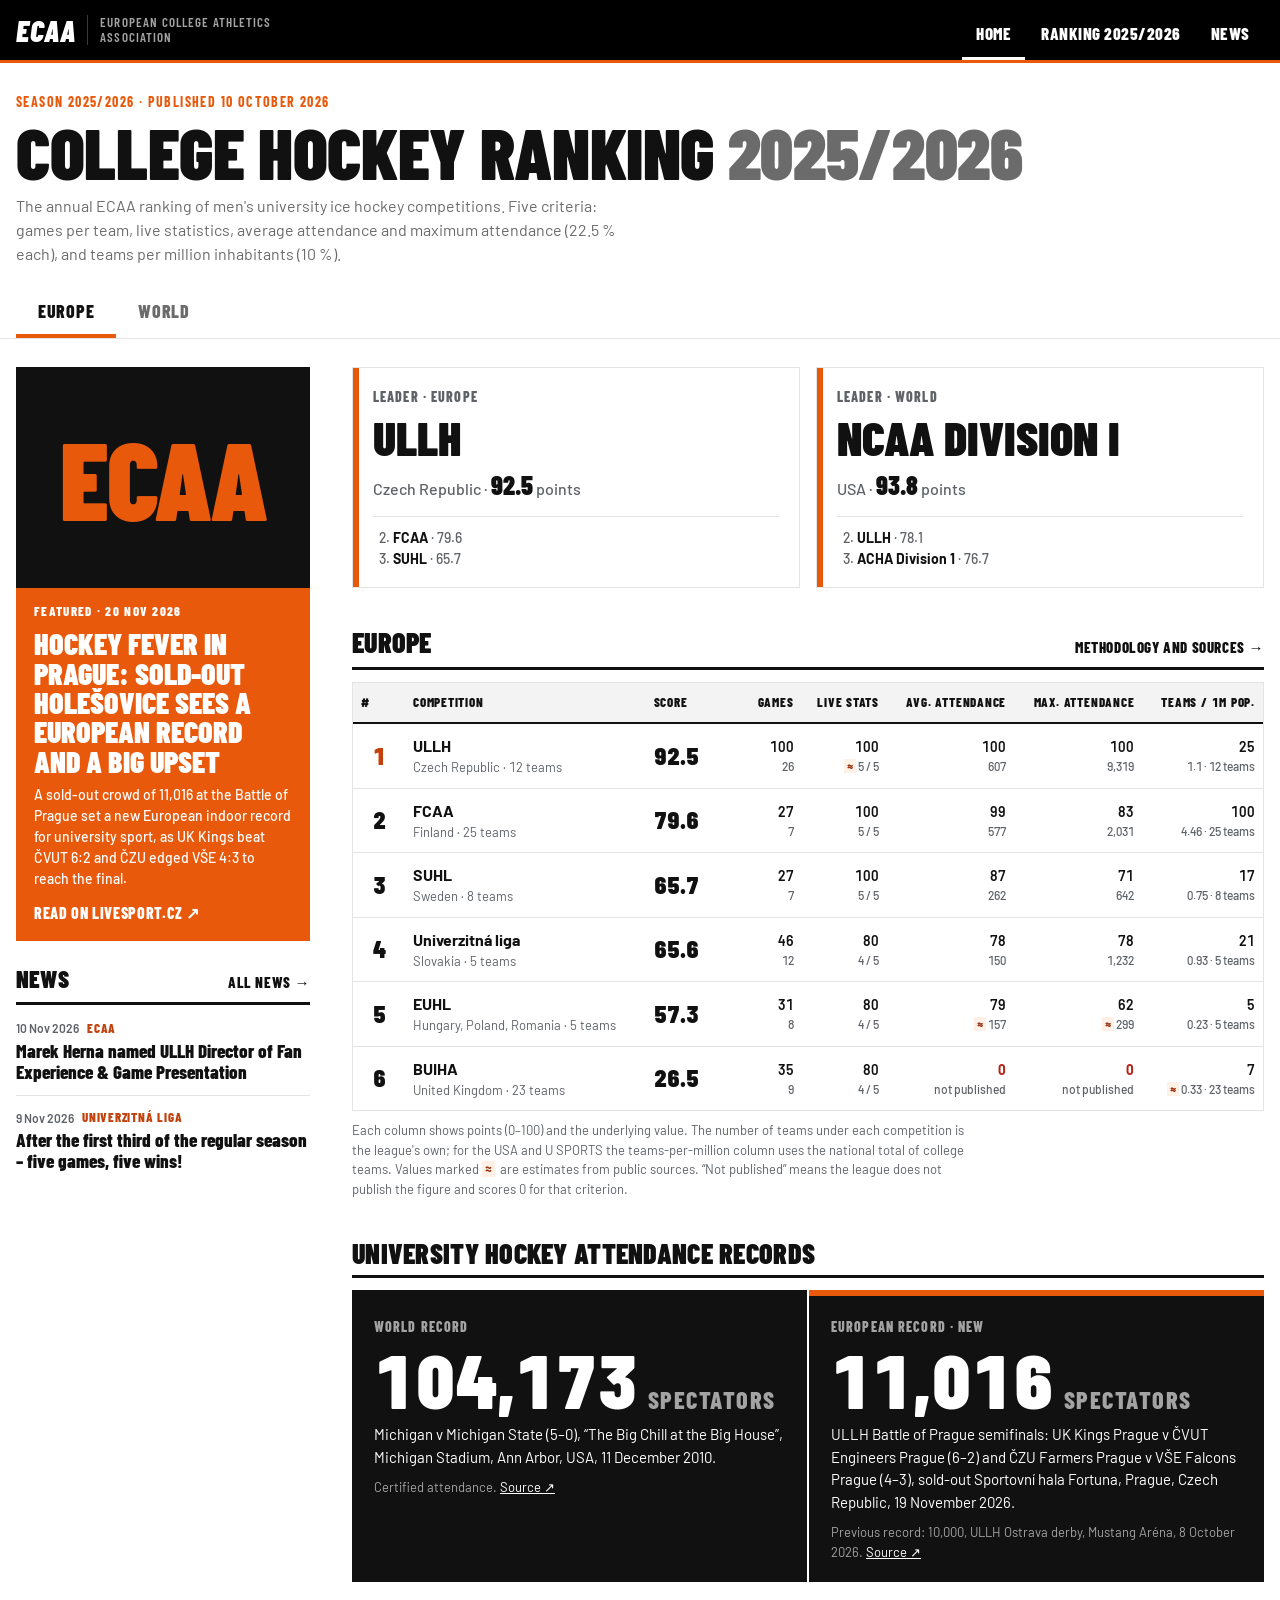
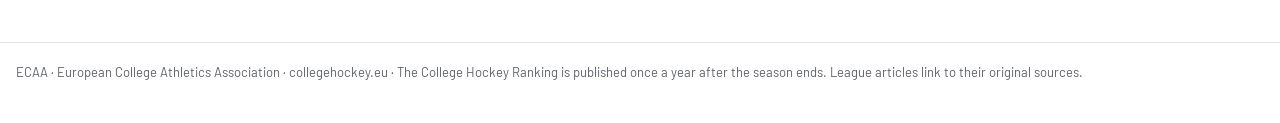
==== commit 3d24e217: "Unpin Herna article Co-Authored-By: Claude Opus 5.5 <noreply@anthropic.com> Claude-Session: https://" ====
--- a/index.html
+++ b/index.html
@@ -12,7 +12,7 @@
 <link rel="preconnect" href="https://fonts.googleapis.com">
 <link rel="preconnect" href="https://fonts.gstatic.com" crossorigin>
 <link rel="stylesheet" href="https://fonts.googleapis.com/css2?family=Barlow+Condensed:wght@500;600;700;800;900&family=Barlow:wght@400;500;600;700&display=swap">
-<link rel="stylesheet" href="assets/styles.css?v=20261121a">
+<link rel="stylesheet" href="assets/styles.css?v=20261121b">
 </head>
 <body>
 <div class="sitebar">
@@ -77,9 +77,9 @@
 </div>
 <footer class="wrap">ECAA · European College Athletics Association · collegehockey.eu · The College Hockey Ranking is published once a year after the season ends. League articles link to their original sources.</footer>
 
-<script src="data/ranking-2025-2026.js?v=20261121a"></script>
-<script src="data/news.js?v=20261121a"></script>
-<script src="assets/ranking.js?v=20261121a"></script>
-<script src="assets/news.js?v=20261121a"></script>
+<script src="data/ranking-2025-2026.js?v=20261121b"></script>
+<script src="data/news.js?v=20261121b"></script>
+<script src="assets/ranking.js?v=20261121b"></script>
+<script src="assets/news.js?v=20261121b"></script>
 </body>
 </html>
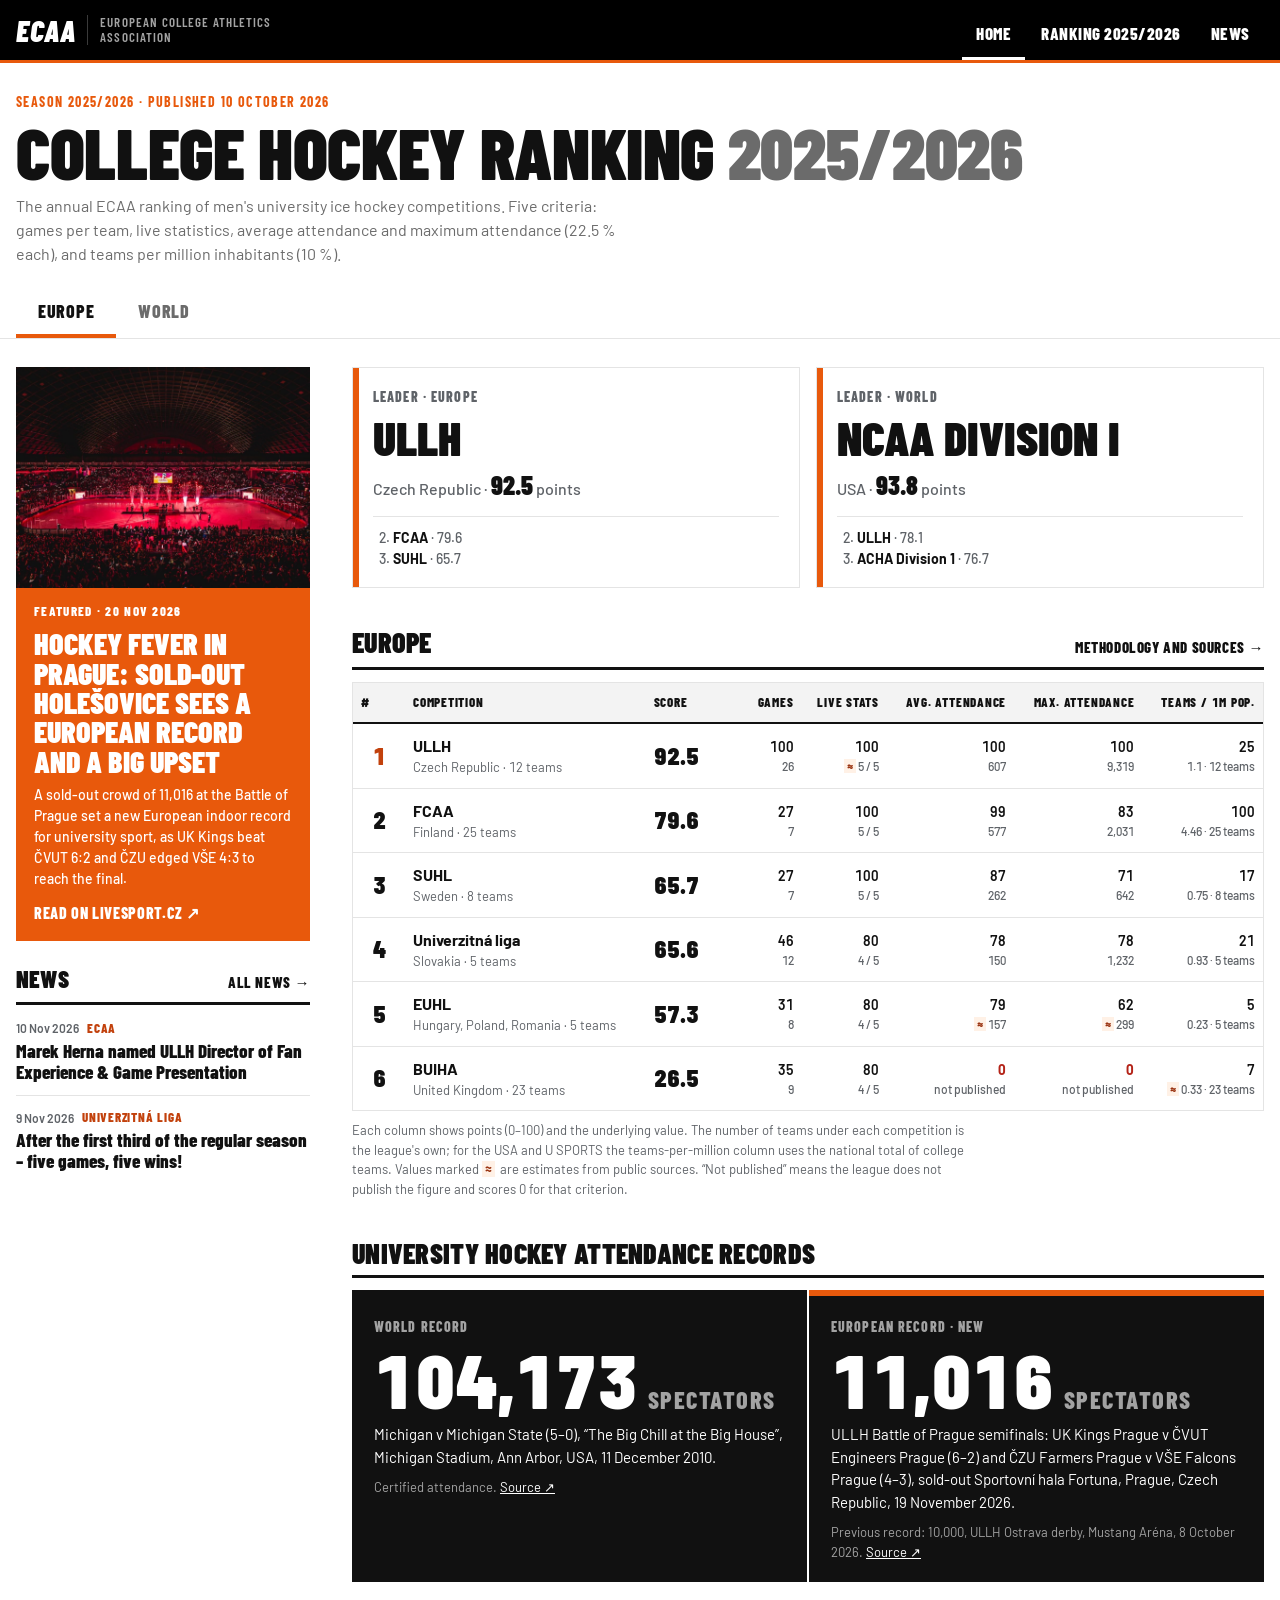
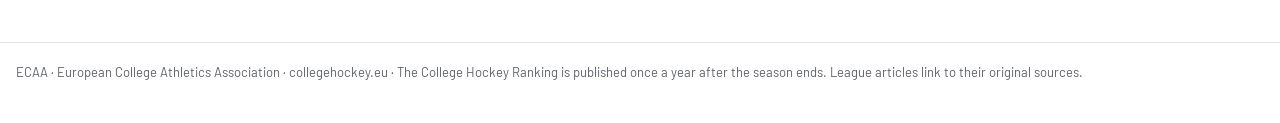
==== commit d2c74d7a: "Battle of Prague photo on featured record card Co-Authored-By: Claude Opus 5.5 <noreply@anthropic.co" ====
--- a/index.html
+++ b/index.html
@@ -12,7 +12,7 @@
 <link rel="preconnect" href="https://fonts.googleapis.com">
 <link rel="preconnect" href="https://fonts.gstatic.com" crossorigin>
 <link rel="stylesheet" href="https://fonts.googleapis.com/css2?family=Barlow+Condensed:wght@500;600;700;800;900&family=Barlow:wght@400;500;600;700&display=swap">
-<link rel="stylesheet" href="assets/styles.css?v=20261121b">
+<link rel="stylesheet" href="assets/styles.css?v=20261121c">
 </head>
 <body>
 <div class="sitebar">
@@ -77,9 +77,9 @@
 </div>
 <footer class="wrap">ECAA · European College Athletics Association · collegehockey.eu · The College Hockey Ranking is published once a year after the season ends. League articles link to their original sources.</footer>
 
-<script src="data/ranking-2025-2026.js?v=20261121b"></script>
-<script src="data/news.js?v=20261121b"></script>
-<script src="assets/ranking.js?v=20261121b"></script>
-<script src="assets/news.js?v=20261121b"></script>
+<script src="data/ranking-2025-2026.js?v=20261121c"></script>
+<script src="data/news.js?v=20261121c"></script>
+<script src="assets/ranking.js?v=20261121c"></script>
+<script src="assets/news.js?v=20261121c"></script>
 </body>
 </html>
